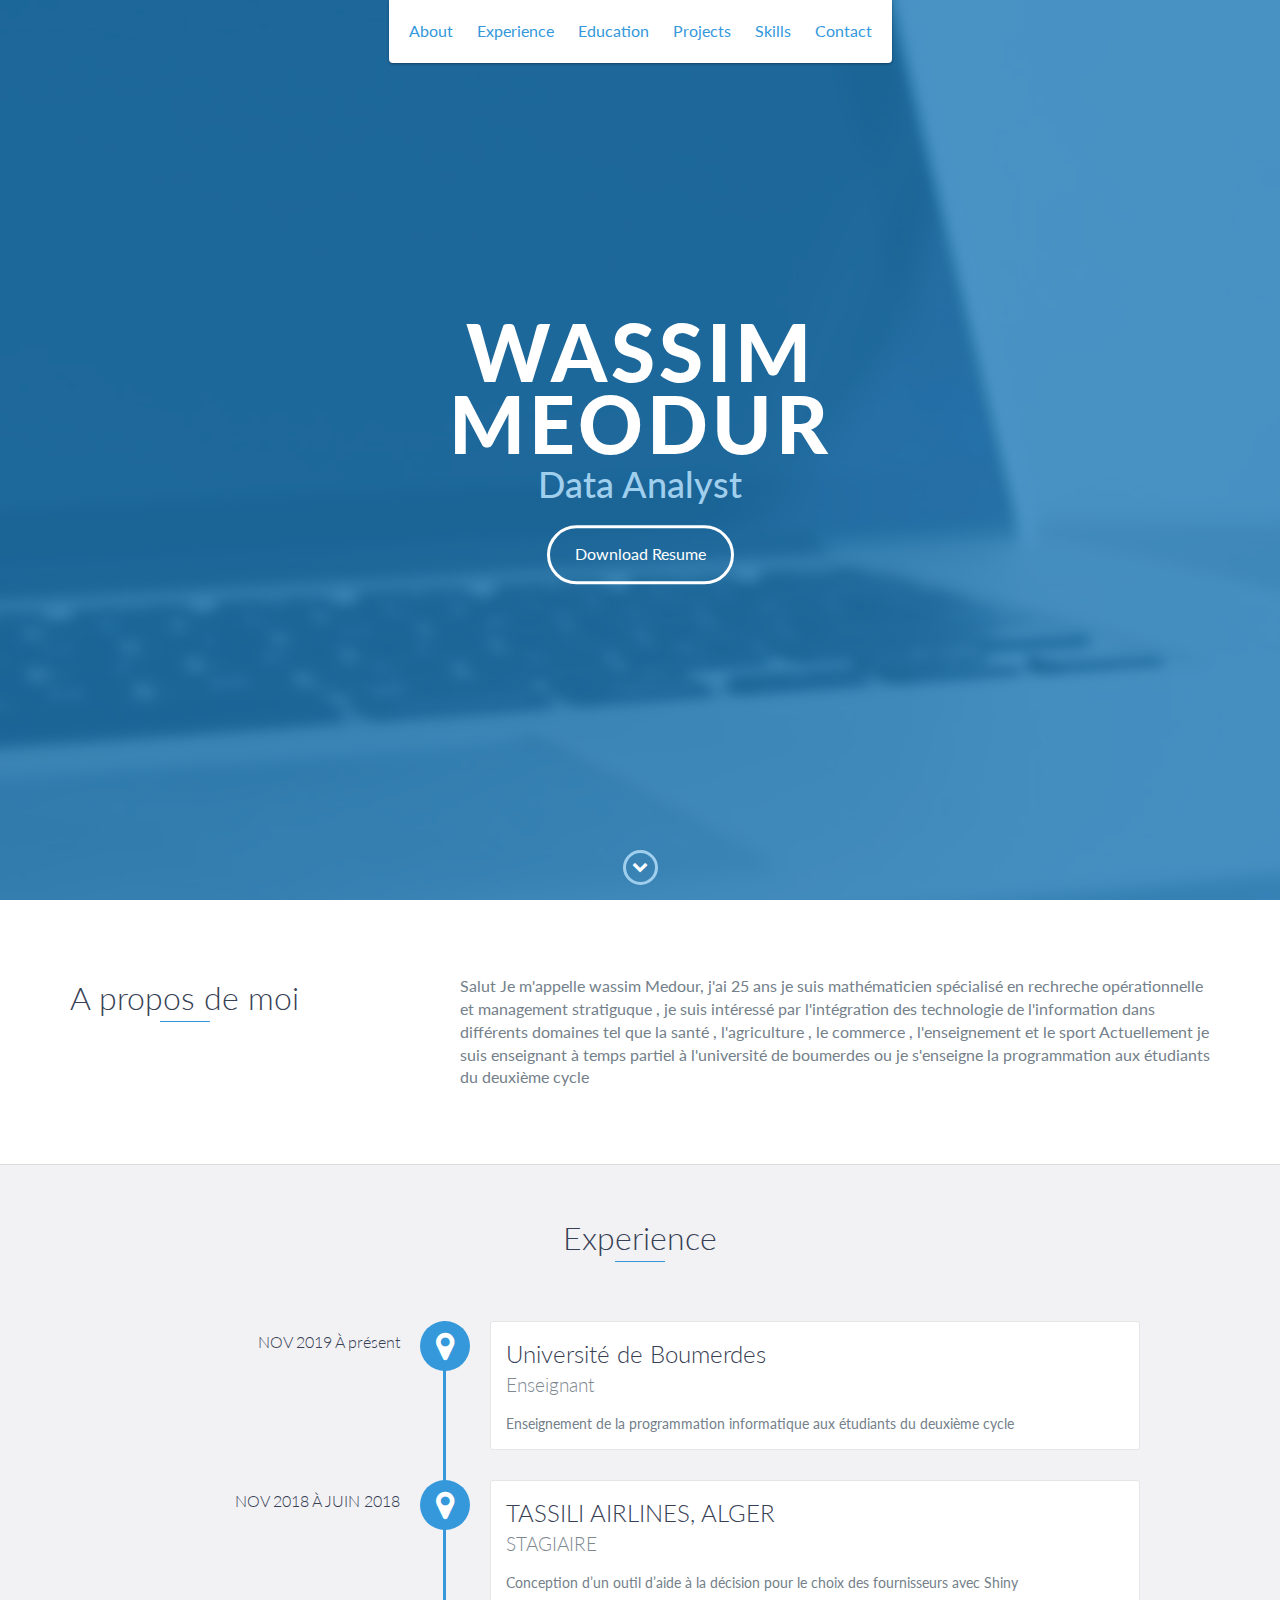
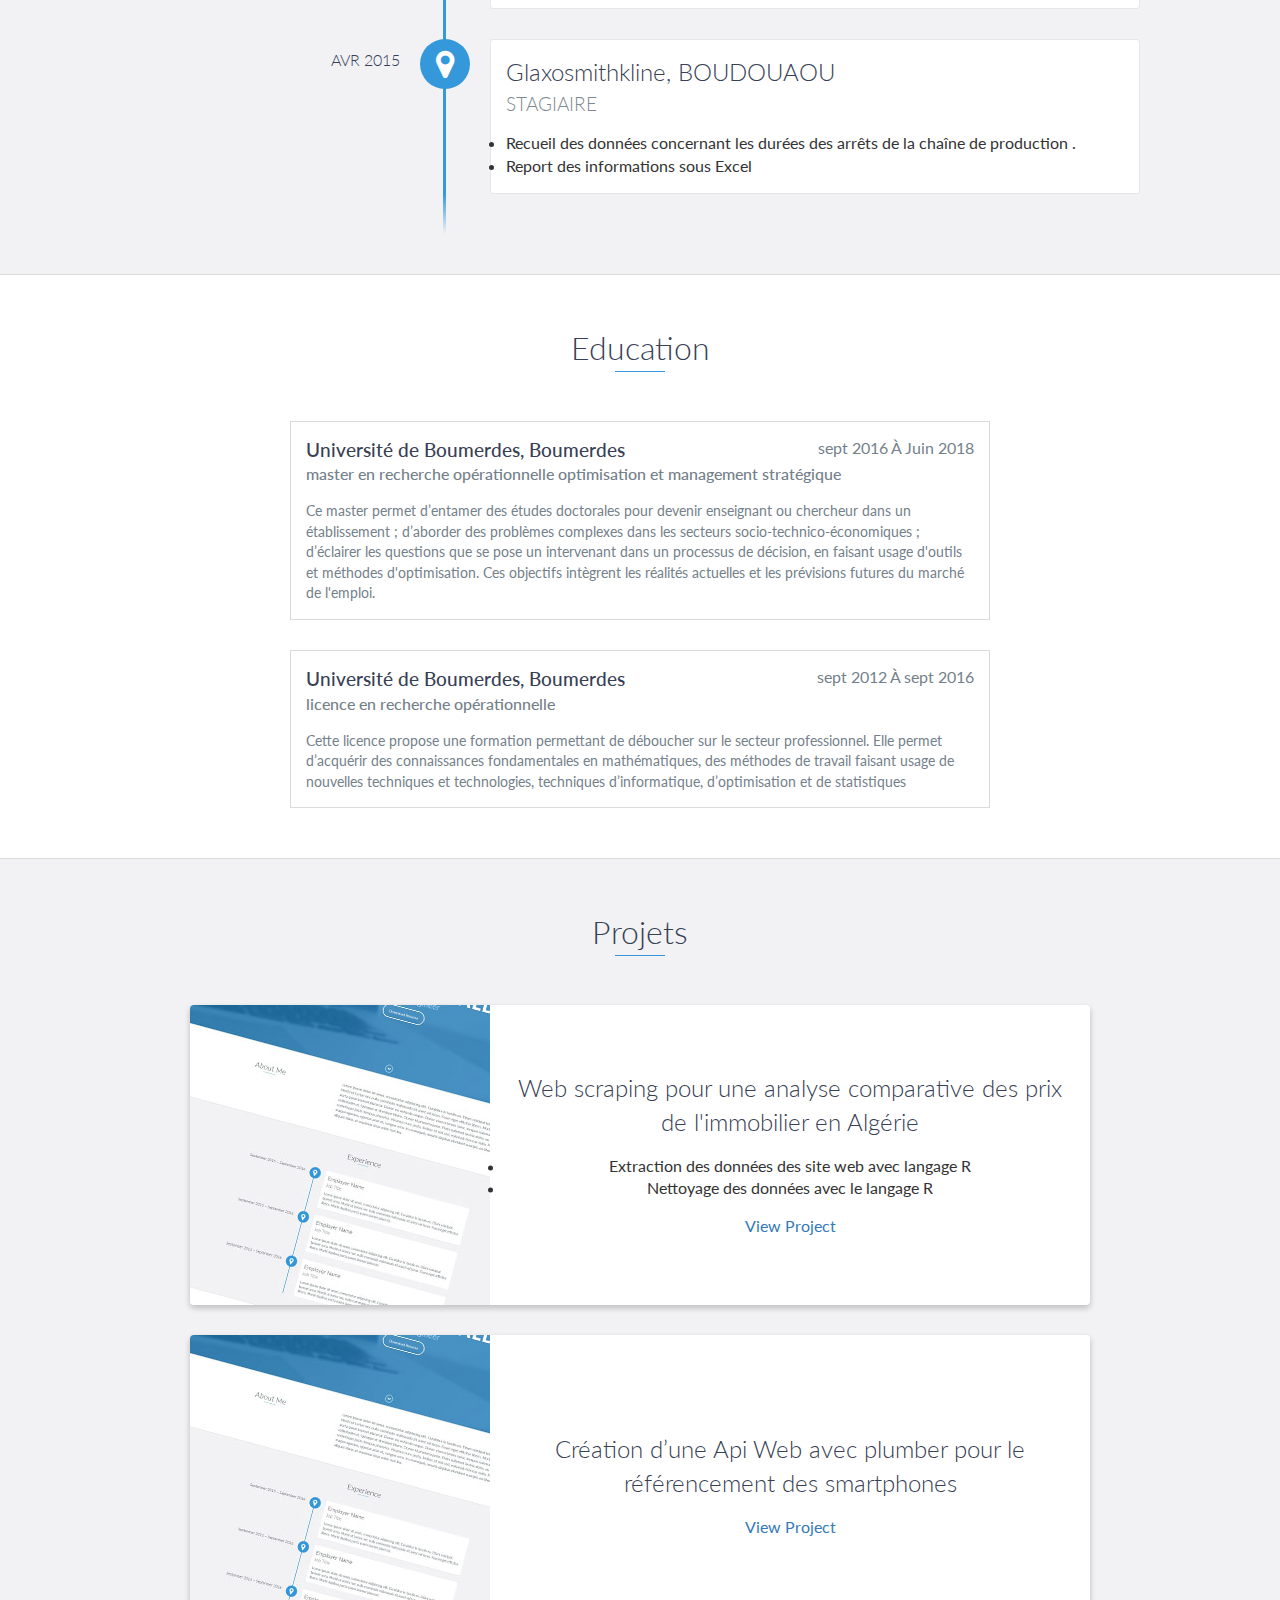
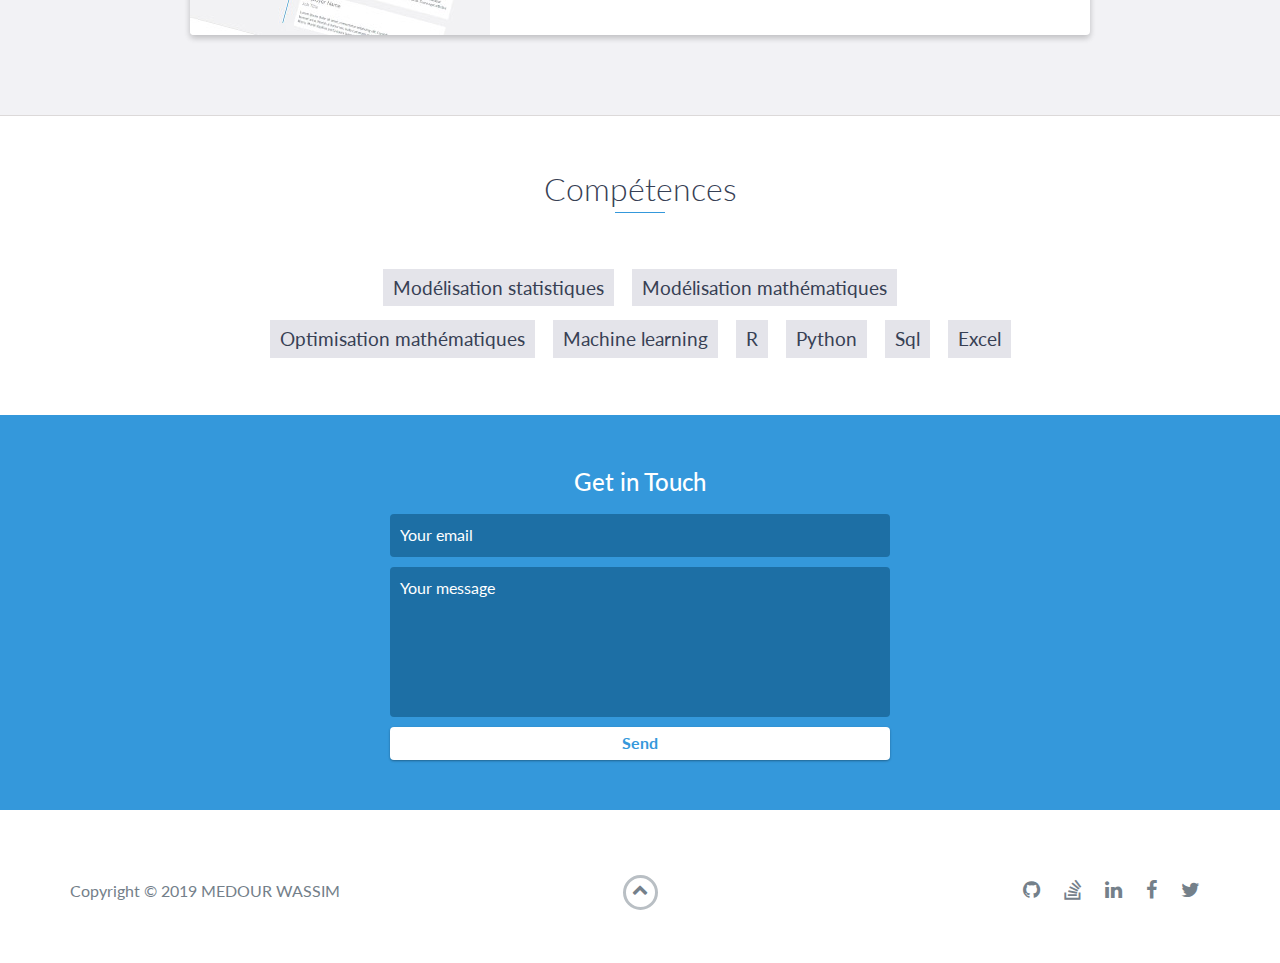
==== index.html @ 59473b71 "Add files via upload" ====
<!DOCTYPE html>
<html class="no-js" lang="en">

<head>
    <meta charset="utf-8">
    <meta http-equiv="X-UA-Compatible" content="IE=edge">
    <meta name="viewport" content="width=device-width, initial-scale=1">
    <title>My Portfolio</title>
	<link rel="shortcut icon" href="favicon.ico" type="image/x-icon">
	<link rel="icon" href="favicon.ico" type="image/x-icon">
    <link href="https://fonts.googleapis.com/css?family=Lato:300,400,700,900" rel="stylesheet">
    <link rel="stylesheet" href="libs/font-awesome/css/font-awesome.min.css">
    <link href="css/bootstrap.min.css" rel="stylesheet">
    <link href="css/styles.css" rel="stylesheet">
</head>

<body>
    <div id="mobile-menu-open" class="shadow-large">
        <i class="fa fa-bars" aria-hidden="true"></i>
    </div>
    <!-- End #mobile-menu-toggle -->
    <header>
        <div id="mobile-menu-close">
            <span>Close</span> <i class="fa fa-times" aria-hidden="true"></i>
        </div>
        <ul id="menu" class="shadow">
            <li>
                <a href="#about">About</a>
            </li>
            <li>
                <a href="#experience">Experience</a>
            </li>
            <li>
                <a href="#education">Education</a>
            </li>
            <li>
                <a href="#projects">Projects</a>
            </li>
            <li>
                <a href="#skills">Skills</a>
            </li>
            <li>
                <a href="#contact">Contact</a>
            </li>
        </ul>
    </header>
    <!-- End header -->

    <div id="lead">
        <div id="lead-content">
            <h1>Wassim Meodur</h1>
            <h2>Data Analyst</h2>
            <a href="http://bit.ly/2HUNekJ" class="btn-rounded-white">Download Resume</a>
        </div>
        <!-- End #lead-content -->

        <div id="lead-overlay"></div>

        <div id="lead-down">
            <span>
                <i class="fa fa-chevron-down" aria-hidden="true"></i>
            </span>
        </div>
        <!-- End #lead-down -->
    </div>
    <!-- End #lead -->

    <div id="about">
        <div class="container">
            <div class="row">
                <div class="col-md-4">
                    <h2 class="heading">A propos de moi</h2>
                </div>
                <div class="col-md-8">
                    <p>
                        Salut 
Je m'appelle wassim Medour, j'ai 25 ans  je suis mathématicien spécialisé en rechreche opérationnelle et management stratiguque , je suis intéressé par l'intégration des technologie de l'information dans différents domaines tel que la santé , l'agriculture , le commerce , l'enseignement et le sport 
Actuellement je suis  enseignant  à temps partiel à l'université de boumerdes ou je s'enseigne  la programmation aux étudiants du deuxième cycle 
                    </p>
                </div>
            </div>
        </div>
    </div>
    <!-- End #about -->

    <div id="experience" class="background-alt">
        <h2 class="heading">Experience</h2>
        <div id="experience-timeline">
         <div data-date="NOV 2019 À présent">
                <h3>Université de  Boumerdes </h3>
                <h4>Enseignant </h4>
                <p>
                    Enseignement de la programmation informatique  aux étudiants du deuxième cycle 
                </p>
            </div>   




<div data-date="NOV 2018 À JUIN 2018">
                <h3>TASSILI AIRLINES, ALGER</h3>
                <h4>STAGIAIRE</h4>
                <p>
                Conception d’un outil d’aide à la décision pour le   choix des  fournisseurs avec Shiny  
                </p>
            </div>

            <div data-date="AVR 2015">
                <h3>Glaxosmithkline, BOUDOUAOU</h3>
                <h4>STAGIAIRE</h4>
                <p>
                    <li>Recueil des données concernant les durées des arrêts de la chaîne   
 
de production . </li>
<li>Report des informations sous Excel</li>  
                </p>
            </div>

            
        </div>
    </div>
    <!-- End #experience -->

    <div id="education">
        <h2 class="heading">Education</h2>
        <div class="education-block">
            <h3>Université de Boumerdes, Boumerdes  </h3>
            <span class="education-date">sept 2016 À Juin 2018 </span>
            <h4>master en recherche opérationnelle optimisation et management stratégique  </h4>
            <p>
                Ce master permet  d’entamer des études doctorales pour devenir enseignant ou chercheur dans un établissement ; d’aborder des problèmes complexes dans les secteurs socio-technico-économiques ; d’éclairer les questions que se pose un intervenant  dans un processus de décision, en faisant usage d'outils et méthodes d'optimisation. Ces objectifs intègrent les réalités actuelles et les prévisions futures du marché de l'emploi.

            </p>
        </div>
        <!-- End .education-block -->

        <div class="education-block">
            <h3>Université de Boumerdes, Boumerdes</h3>
            <span class="education-date">sept 2012 À sept 2016 </span>
            <h4>licence en recherche opérationnelle</h4>
            <p>Cette licence propose une formation permettant de déboucher sur le secteur professionnel. Elle permet d’acquérir des connaissances fondamentales en mathématiques, des méthodes de travail faisant usage de nouvelles techniques et technologies, techniques d’informatique, d’optimisation et de statistiques</p>
        </div>
        <!-- End .education-block -->
    </div>
    <!-- End #education -->

    <div id="projects" class="background-alt">
        <h2 class="heading">Projets</h2>
        <div class="container">
            <div class="row">
                <div class="project shadow-large">
                    <div class="project-image">
                        <img src="images/project.jpg" />
                    </div>
                    <!-- End .project-image -->
                    <div class="project-info">
                        <h3>Web scraping pour une analyse comparative des prix de l'immobilier en Algérie</h3>
                        <p>
                        <li>Extraction des données des site web avec langage R
</li>
<li>Nettoyage des données avec le langage R</li>
                        </p>
                        <a href="https://gist.github.com/wassimmedour/d0657dafb8f808f26ca069608113e25e">View Project</a>
                    </div>
                    <!-- End .project-info -->
                </div>
                <!-- End .project -->

                <div class="project shadow-large">
                    <div class="project-image">
                        <img src="images/project.jpg" />
                    </div>
                    <!-- End .project-image -->
                    <div class="project-info">
                        <h3>Création d’une Api Web avec plumber pour le référencement des smartphones</h3>
                        <p>
                            
                        </p>
                        <a href="#">View Project</a>
                    </div>
                    <!-- End .project-info -->
                </div>
                <!-- End .project -->
            </div>
        </div>
    </div>
    <!-- End #projects -->

    <div id="skills">
        <h2 class="heading">Compétences</h2>
        <ul>
            <li>Modélisation statistiques</li>
            <li>Modélisation mathématiques  </li>
            <li>Optimisation mathématiques </li>
            <li>Machine learning </li>
            <li>R</li>
            <li>Python</li>
            <li>Sql</li>
            <li>Excel</li>
          
        </ul>
    </div>
    <!-- End #skills -->

    <div id="contact">
        <h2>Get in Touch</h2>
        <div id="contact-form">
            <form method="POST" action="https://formspree.io/medour.wassim@gmail.com">
                <input type="hidden" name="_subject" value="Contact request from personal website" />
                <input type="email" name="_replyto" placeholder="Your email" required>
                <textarea name="message" placeholder="Your message" required></textarea>
                <button type="submit">Send</button>
            </form>
        </div>
        <!-- End #contact-form -->
    </div>
    <!-- End #contact -->

    <footer>
        <div class="container">
            <div class="row">
                <div class="col-sm-5 copyright">
                    <p>
                        Copyright &copy; 2019 MEDOUR WASSIM
                    </p>
                </div>
                <div class="col-sm-2 top">
                    <span id="to-top">
                        <i class="fa fa-chevron-up" aria-hidden="true"></i>
                    </span>
                </div>
                <div class="col-sm-5 social">
                    <ul>
                        <li>
                            <a href="https://github.com/wassimmedour" target="_blank"><i class="fa fa-github" aria-hidden="true"></i></a>
                        </li>
                        <li>
                            <a href="https://stackoverflow.com/users/9643758/medour-wassim" target="_blank"><i class="fa fa-stack-overflow" aria-hidden="true"></i></a>
                        </li>
                        <li>
                            <a href="https://linkedin.com/in/medour-wassim/" target="_blank"><i class="fa fa-linkedin" aria-hidden="true"></i></a>
                        </li>
                        <li>
                            <a href="https://www.facebook.com/wassim.medour" target="_blank"><i class="fa fa-facebook" aria-hidden="true"></i></a>
                        </li>
                        <li>
                            <a href="https://twitter.com/wassimmedour" target="_blank"><i class="fa fa-twitter" aria-hidden="true"></i></a>
                        </li>
                        
                    </ul>
                </div>
            </div>
        </div>
    </footer>
    <!-- End footer -->

    <script src="https://ajax.googleapis.com/ajax/libs/jquery/1.12.4/jquery.min.js"></script>
    <script src="js/scripts.min.js"></script>
</body>

</html>
---- css/styles.css ----
/*!
    Title: Dev Portfolio Template
    Version: 1.2.1
    Last Change: 08/28/2017
    Author: Ryan Fitzgerald
    Repo: https://github.com/RyanFitzgerald/devportfolio-template
    Issues: https://github.com/RyanFitzgerald/devportfolio-template/issues

    Description: This file contains all the styles associated with the page
    that don't come from third party libraries. This file gets compiled using
    Gulp and send to the /css folder which is then loaded on the page.
*/body{font-family:'Lato', sans-serif;font-size:16px}body.active{overflow:hidden;z-index:-1}.no-js #experience-timeline>div{background:#fff;padding:10px;margin-bottom:10px;border:1px solid #dcd9d9}.no-js #experience-timeline>div h3{font-size:1.5em;font-weight:300;color:#374054;display:inline-block;margin:0}.no-js #experience-timeline>div h4{font-size:1.2em;font-weight:300;color:#7e8890;margin:0 0 15px 0}.no-js #experience-timeline>div p{color:#74808a;font-size:0.9em;margin:0}.no-js #experience-timeline:before,.no-js #experience-timeline:after{content:none}@keyframes dropHeader{0%{transform:translateY(-100%)}100%{transform:translateY(0)}}header{position:absolute;top:0;left:0;right:0;text-align:center;z-index:10;animation-name:dropHeader;animation-iteration-count:1;animation-timing-function:ease;animation-duration:0.75s}header ul{display:inline-block;background:#fff;text-align:center;padding:10px;margin:0;border-bottom-right-radius:4px;border-bottom-left-radius:4px}header li{display:inline-block}header a{display:block;color:#3498db;padding:10px}header a:hover{color:#217dbb;text-decoration:none;background:#eee;border-radius:4px}header a:focus{color:#3498db;text-decoration:none}header.active{display:block}header.sticky{position:fixed;z-index:999}#menu.active{display:block}#mobile-menu-open{display:none;cursor:pointer;position:fixed;right:15px;top:10px;color:#3498db;font-size:1.5em;z-index:20;padding:0 7px;border-radius:4px;background:#fff}#mobile-menu-close{display:none;text-align:right;width:100%;background:#fff;font-size:1.5em;padding-right:15px;padding-top:10px;cursor:pointer;color:#3498db}#mobile-menu-close span{font-size:0.5em;text-transform:uppercase}#mobile-menu-close i{vertical-align:middle}footer{padding:50px 0}.copyright{padding-top:20px}.copyright p{margin:0;color:#74808a}.top{text-align:center}.top span{cursor:pointer;display:block;margin:15px auto 0 auto;width:35px;height:35px;border-radius:50%;border:3px solid #b9bfc4;text-align:center}.top i{color:#74808a}.social{text-align:right}.social ul{margin:5px 0 0 0;padding:0}.social li{display:inline-block;font-size:1.25em;list-style:none}.social a{display:block;color:#74808a;padding:10px}.social a:hover{color:#3498db}.btn-rounded-white{display:inline-block;color:#fff;padding:15px 25px;border:3px solid #fff;border-radius:30px;transition:.5s ease all}.btn-rounded-white:hover{color:#3498db;background:#fff;text-decoration:none}.shadow{box-shadow:0 1px 3px rgba(0,0,0,0.12),0 1px 2px rgba(0,0,0,0.24)}.shadow-large{box-shadow:0 3px 6px rgba(0,0,0,0.08),0 3px 6px rgba(0,0,0,0.15)}.heading{position:relative;display:inline-block;font-size:2em;font-weight:300;margin:0 0 30px 0}.heading:after{position:absolute;content:'';top:100%;height:1px;width:50px;left:0;right:0;margin:0 auto;background:#3498db}.background-alt{background:#f2f2f5}#lead{position:relative;height:100vh;min-height:500px;max-height:1080px;background:url(../images/lead-bg.jpg);background-size:cover;padding:15px;overflow:hidden}#lead-content{position:absolute;z-index:10;top:50%;left:50%;transform:translate(-50%, -50%);text-align:center}#lead-content h1,#lead-content h2{margin:0}#lead-content h1{color:#fff;font-weight:900;font-size:5em;text-transform:uppercase;letter-spacing:0.05em;line-height:0.9em}#lead-content h2{color:#a0cfee;font-weight:500;font-size:2.25em;margin-bottom:15px}#lead-overlay{position:absolute;height:100%;width:100%;top:0;right:0;bottom:0;left:0;background:rgba(33,125,187,0.8);z-index:1}#lead-down{position:absolute;left:0;right:0;width:100%;text-align:center;z-index:10;bottom:15px;color:#fff}#lead-down span{cursor:pointer;display:block;margin:0 auto;width:35px;height:35px;border-radius:50%;border:3px solid #a0cfee;text-align:center}#lead-down i{animation:pulsate 1.5s ease;animation-iteration-count:infinite;padding-top:5px}@keyframes pulsate{0%{transform:scale(1, 1)}50%{transform:scale(1.2, 1.2)}100%{transform:scale(1, 1)}}#about{padding:75px 15px;border-bottom:1px solid #dcd9d9}#about h2{color:#374054}#about p{color:#74808a;margin:0}#experience{padding:50px 15px;text-align:center;border-bottom:1px solid #dcd9d9}#experience h2{color:#374054}#experience-timeline{margin:30px auto 0 auto;position:relative;max-width:1000px}#experience-timeline:before{position:absolute;content:'';top:0;bottom:0;left:303px;right:auto;height:100%;width:3px;background:#3498db;z-index:0}#experience-timeline:after{position:absolute;content:'';width:3px;height:40px;background:#3498db;background:linear-gradient(to bottom, #3498db, rgba(52,152,219,0));top:100%;left:303px}.vtimeline-content{margin-left:350px;background:#fff;border:1px solid #e6e6e6;padding:15px;border-radius:3px;text-align:left}.vtimeline-content h3{font-size:1.5em;font-weight:300;color:#374054;display:inline-block;margin:0}.vtimeline-content h4{font-size:1.2em;font-weight:300;color:#7e8890;margin:0 0 15px 0}.vtimeline-content p{color:#74808a;font-size:0.9em;margin:0}.vtimeline-point{position:relative;display:block;vertical-align:top;margin-bottom:30px}.vtimeline-icon{position:relative;color:#fff;width:50px;height:50px;background:#3498db;border-radius:50%;float:left;z-index:99;margin-left:280px}.vtimeline-icon i{display:block;font-size:2em;margin-top:10px}.vtimeline-date{width:260px;text-align:right;position:absolute;left:0;top:10px;font-weight:300;color:#374054}#education{padding:50px 15px 20px 15px;border-bottom:1px solid #dcd9d9;text-align:center}#education h2{color:#374054;margin-bottom:50px}.education-block{max-width:700px;margin:0 auto 30px auto;padding:15px;border:1px solid #dcd9d9;text-align:left}.education-block h3{font-weight:500;float:left;margin:0;color:#374054}.education-block span{color:#74808a;float:right}.education-block h4{color:#74808a;clear:both;font-weight:500;margin:0 0 15px 0}.education-block p,.education-block ul{margin:0;color:#74808a;font-size:0.9em}.education-block ul{padding:0 0 0 15px}#projects{padding:50px 15px;border-bottom:1px solid #dcd9d9;text-align:center}#projects h2{color:#374054;margin-bottom:50px}.project{position:relative;max-width:900px;margin:0 auto 30px auto;overflow:hidden;background:#fff;border-radius:4px}.project-image{float:left}.project-info{position:absolute;top:50%;transform:translateY(-50%);margin-left:300px;padding:15px}.project-info h3{font-size:1.5em;font-weight:300;color:#374054;margin:0 0 15px 0}.project-info p{color:#74808a;margin:0 0 15px 0;font-size:0.9em}.no-image .project-info{position:relative;margin:0;padding:30px 15px;transform:none}#more-projects{display:none}#skills{padding:50px 15px;text-align:center}#skills h2{color:#374054;margin-bottom:50px}#skills ul{display:block;margin:0 auto;padding:0;max-width:800px}#skills li{display:inline-block;margin:7px;padding:5px 10px;color:#374054;background:#e4e4ea;list-style:none;cursor:default;font-size:1.2em}#contact{padding:50px 15px;background:#3498db;text-align:center}#contact h2{margin:0 0 15px 0;color:#fff;font-weight:500}#contact-form{max-width:500px;margin:0 auto}#contact-form input,#contact-form textarea{display:block;width:100%;padding:10px;border-radius:4px;border:none;margin-bottom:10px;background:#1d6fa5;color:#fff;transition:.5s ease all}#contact-form input::-webkit-input-placeholder,#contact-form textarea::-webkit-input-placeholder{color:#fff}#contact-form input:-moz-placeholder,#contact-form textarea:-moz-placeholder{color:#fff;opacity:1}#contact-form input::-moz-placeholder,#contact-form textarea::-moz-placeholder{color:#fff;opacity:1}#contact-form input:-ms-input-placeholder,#contact-form textarea:-ms-input-placeholder{color:#fff}#contact-form input:focus,#contact-form textarea:focus{outline:none;background:#16527a}#contact-form textarea{height:150px;resize:none}#contact-form button{display:block;width:100%;background:#fff;border-radius:4px;padding:5px 10px;border:none;color:#3498db;font-weight:700;box-shadow:0 1px 3px rgba(0,0,0,0.12),0 1px 2px rgba(0,0,0,0.24);transition:.5s ease all}#contact-form button:hover{box-shadow:0 10px 20px rgba(0,0,0,0.19),0 6px 6px rgba(0,0,0,0.23)}.optional-section{padding:50px 15px;text-align:center;border-top:1px solid #dcd9d9}.optional-section h2{color:#374054}.optional-section-block{max-width:700px;margin:0 auto 30px auto;padding:15px;border:1px solid #dcd9d9;background:#fff;text-align:left}.optional-section-block h3{font-weight:500;margin:0 0 15px 0;color:#374054}.optional-section-block h4{color:#74808a;clear:both;font-weight:500;margin:0 0 15px 0}.optional-section-block p,.optional-section-block ul{margin:0 0 15px 0;color:#74808a;font-size:0.9em}.optional-section-block ul{padding:0 0 0 15px}@media only screen and (max-width: 750px){#experience-timeline:before,#experience-timeline:after{left:23px}.vtimeline-date{width:auto;text-align:left;position:relative;margin-bottom:15px;display:block;margin-left:70px}.vtimeline-icon{margin-left:0}.vtimeline-content{margin-left:70px}}@media only screen and (max-width: 992px){#lead{height:auto;min-height:auto;max-height:auto;padding:100px 15px}#lead-content{position:relative;transform:none;left:auto;top:auto}#lead-content h1{font-size:3em}#lead-content h2{font-size:1.75em}#about{text-align:center}#about p{text-align:left}}@media only screen and (max-width: 768px){header{position:fixed;display:none;z-index:999;animation:none;bottom:0;height:100%}#mobile-menu-open,#mobile-menu-close{display:block}#menu{height:100%;overflow-y:auto;box-shadow:none;border-radius:0;width:100%}#menu li{display:block;margin-bottom:10px}#lead-content h1{font-size:2em}#lead-content h2{font-size:1.3em}#lead-content a{padding:10px 20px}#lead-down{display:none}.education-block h3,.education-block span{float:none}.project-image{display:none}.project-info{position:relative;margin:0;padding:30px 15px;top:auto;transform:none}footer{text-align:center}.social{text-align:center}}@media only screen and (max-width: 480px){#lead-content h1{font-size:1.5em}#lead-content h2{font-size:1em}#lead-content a{font-size:0.9em;padding:5px 10px}}
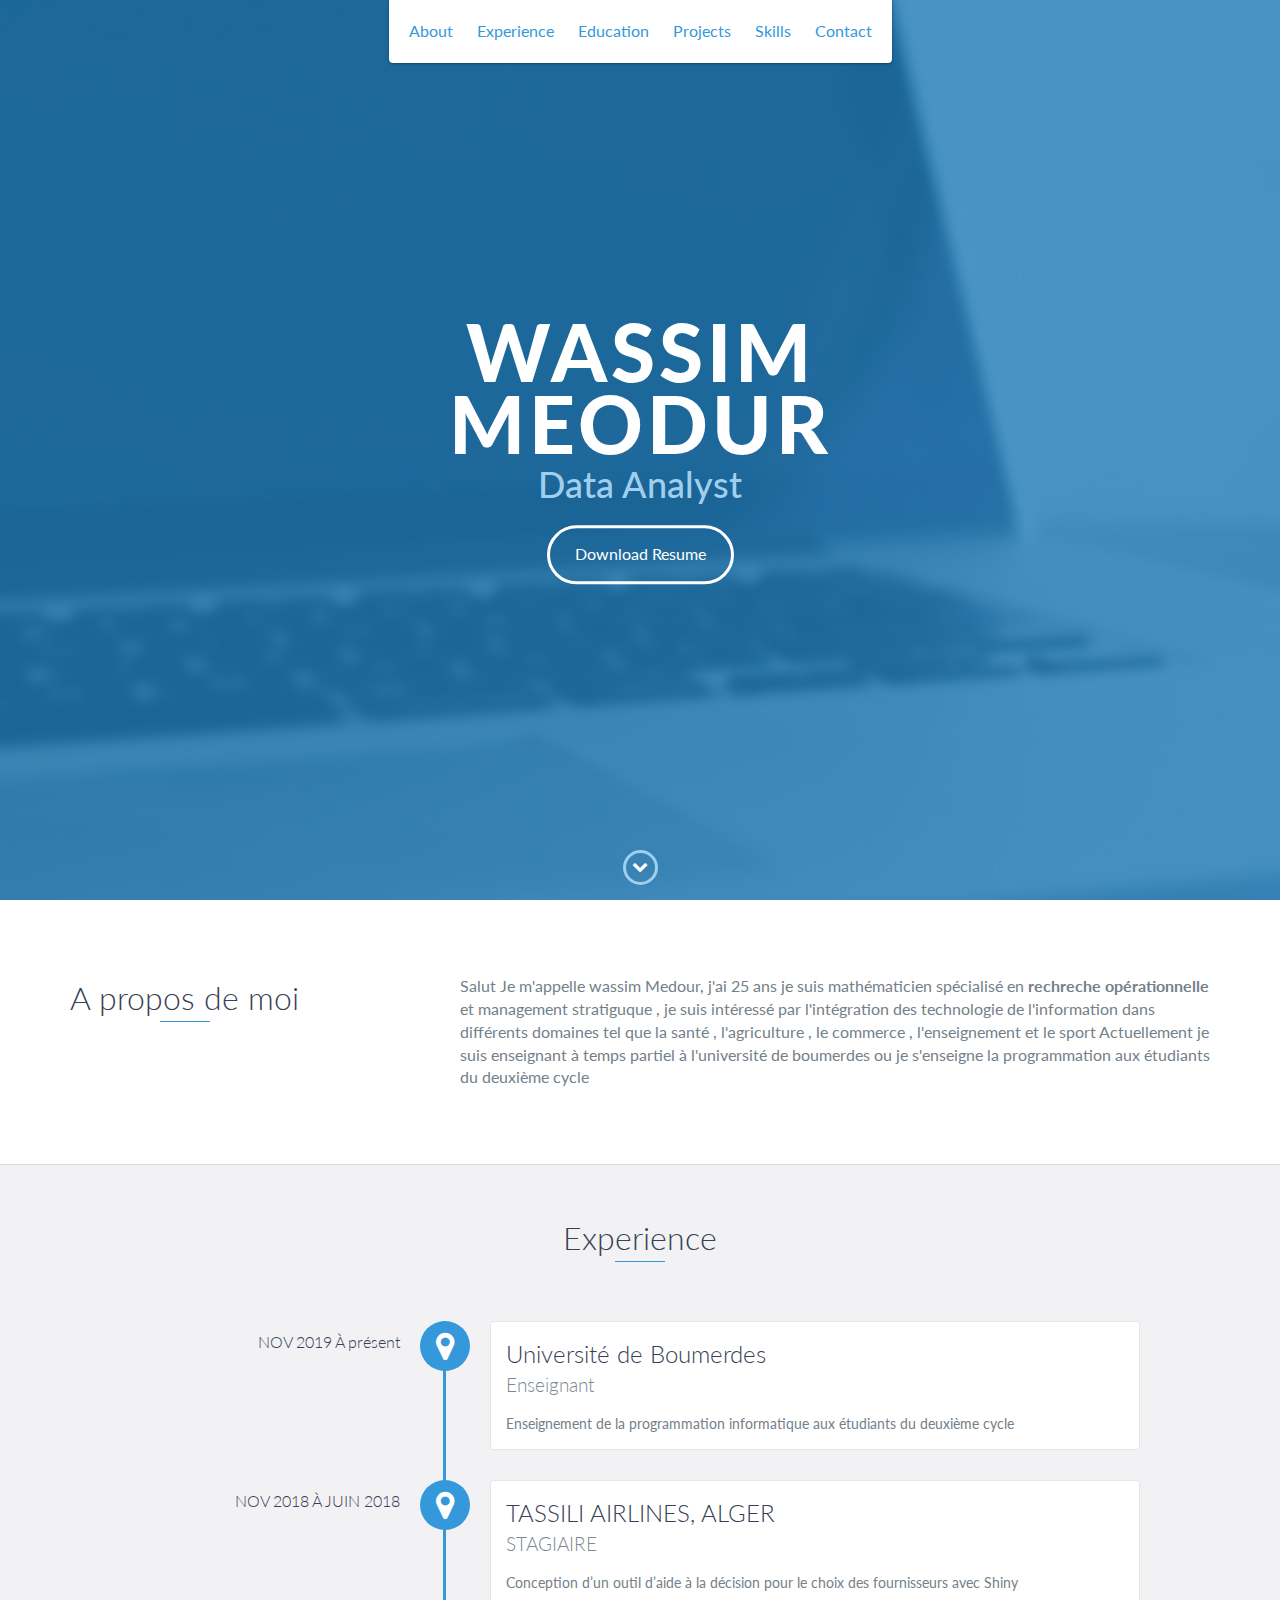
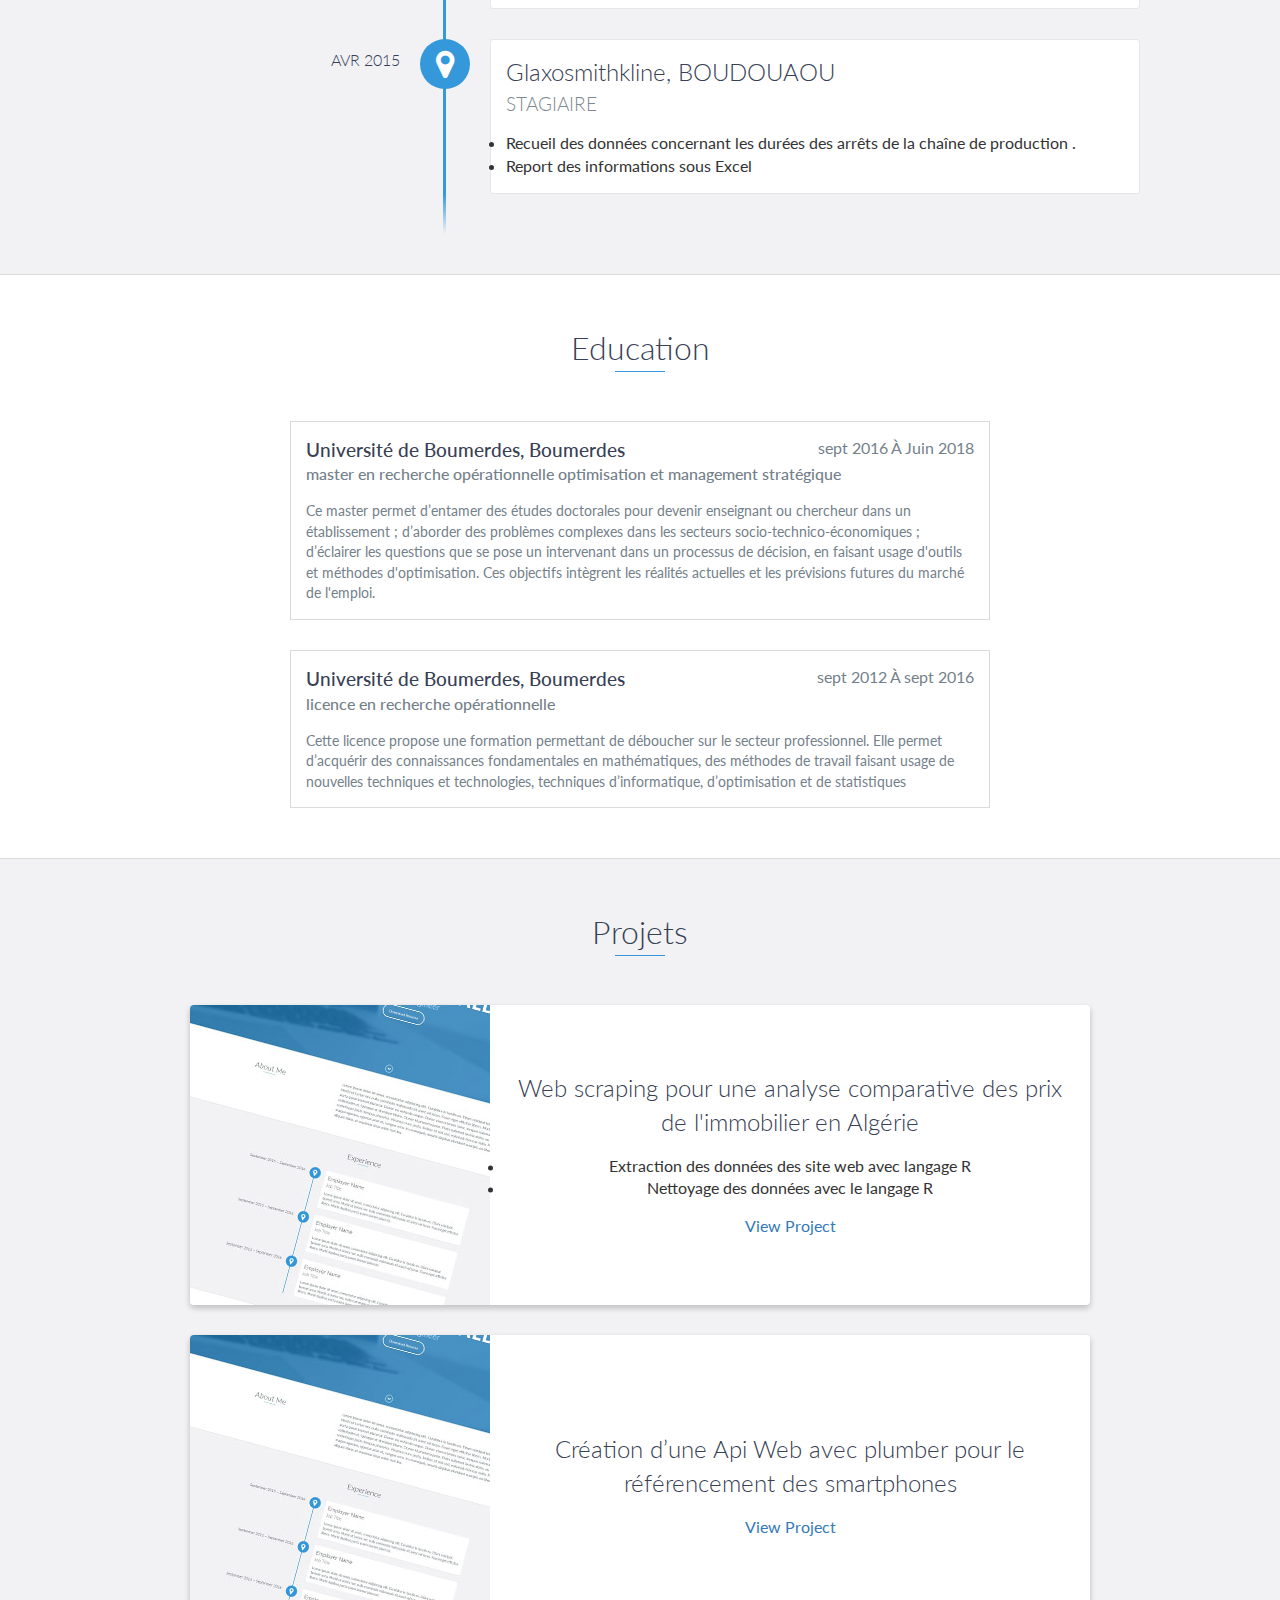
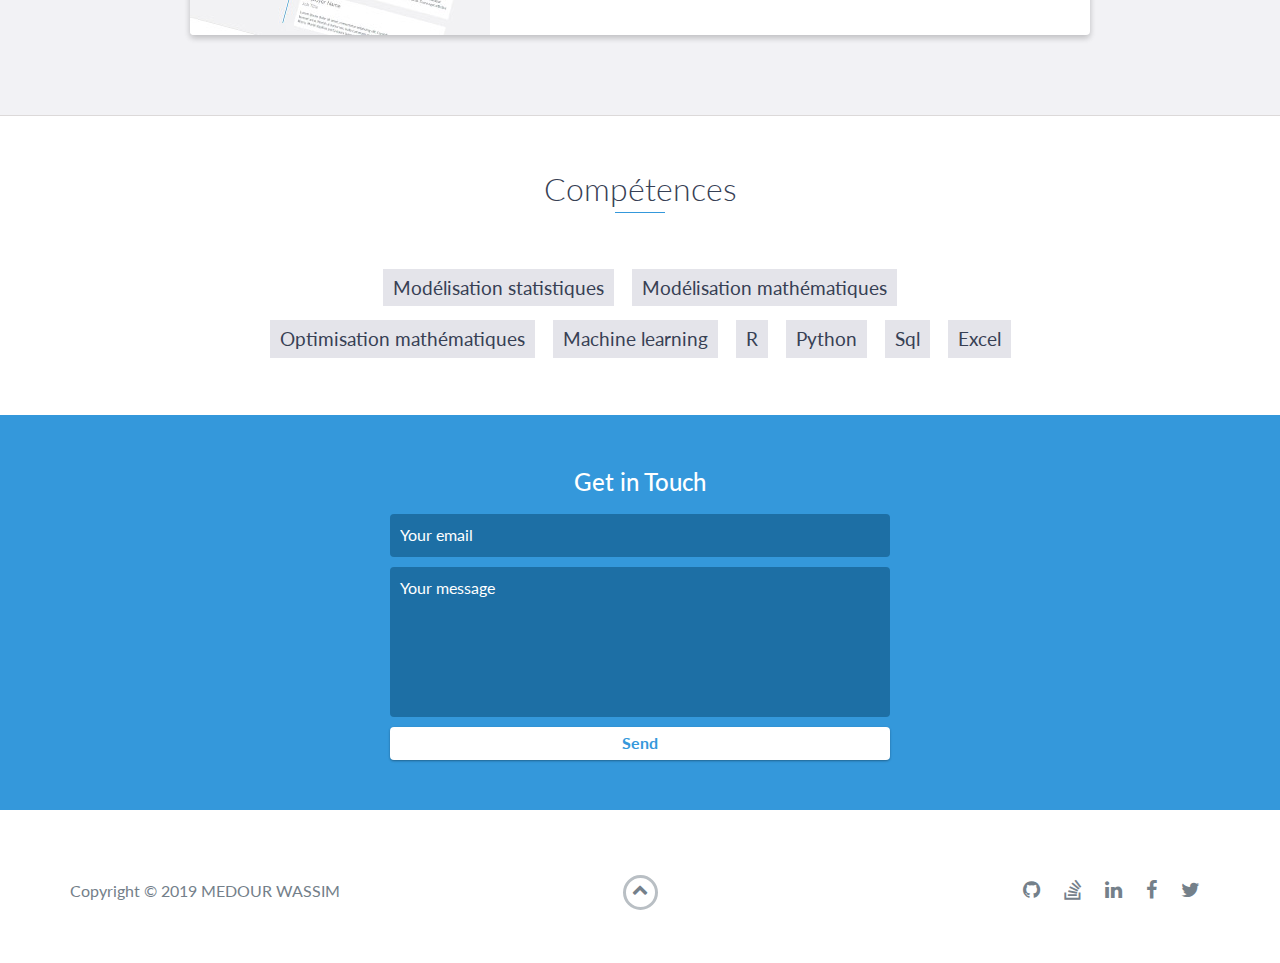
==== commit 94f63076: "Update index.html" ====
--- a/index.html
+++ b/index.html
@@ -3,6 +3,7 @@
 
 <head>
     <meta charset="utf-8">
+    <meta name="google-site-verification" content="l-fTM5iU2vNk3vFmMwY6E8N4Yfr4mxR1xNtrWLMhXXI" />
     <meta http-equiv="X-UA-Compatible" content="IE=edge">
     <meta name="viewport" content="width=device-width, initial-scale=1">
     <title>My Portfolio</title>
@@ -74,7 +75,7 @@
                 <div class="col-md-8">
                     <p>
                         Salut 
-Je m'appelle wassim Medour, j'ai 25 ans  je suis mathématicien spécialisé en rechreche opérationnelle et management stratiguque , je suis intéressé par l'intégration des technologie de l'information dans différents domaines tel que la santé , l'agriculture , le commerce , l'enseignement et le sport 
+Je m'appelle wassim Medour, j'ai 25 ans  je suis mathématicien spécialisé en <strong>rechreche opérationnelle </strong> et management stratiguque , je suis intéressé par l'intégration des technologie de l'information dans différents domaines tel que la santé , l'agriculture , le commerce , l'enseignement et le sport 
 Actuellement je suis  enseignant  à temps partiel à l'université de boumerdes ou je s'enseigne  la programmation aux étudiants du deuxième cycle 
                     </p>
                 </div>
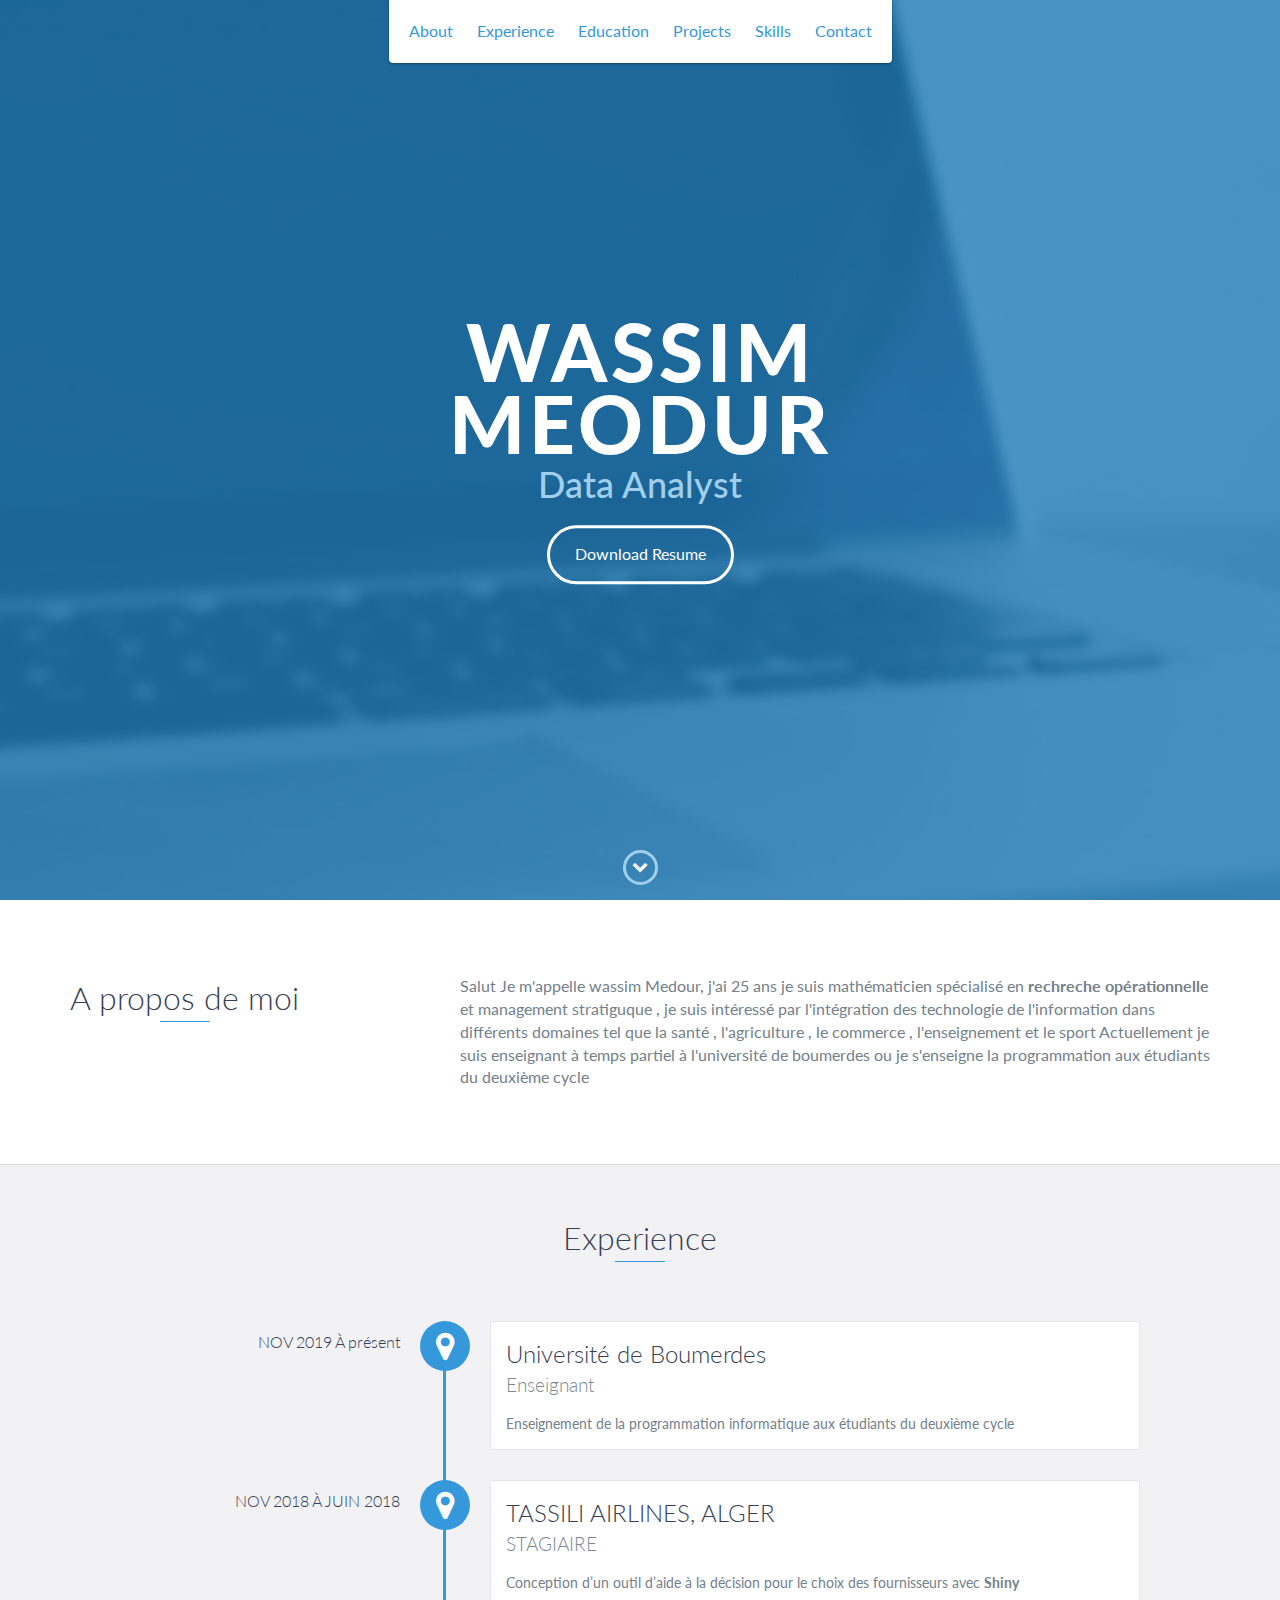
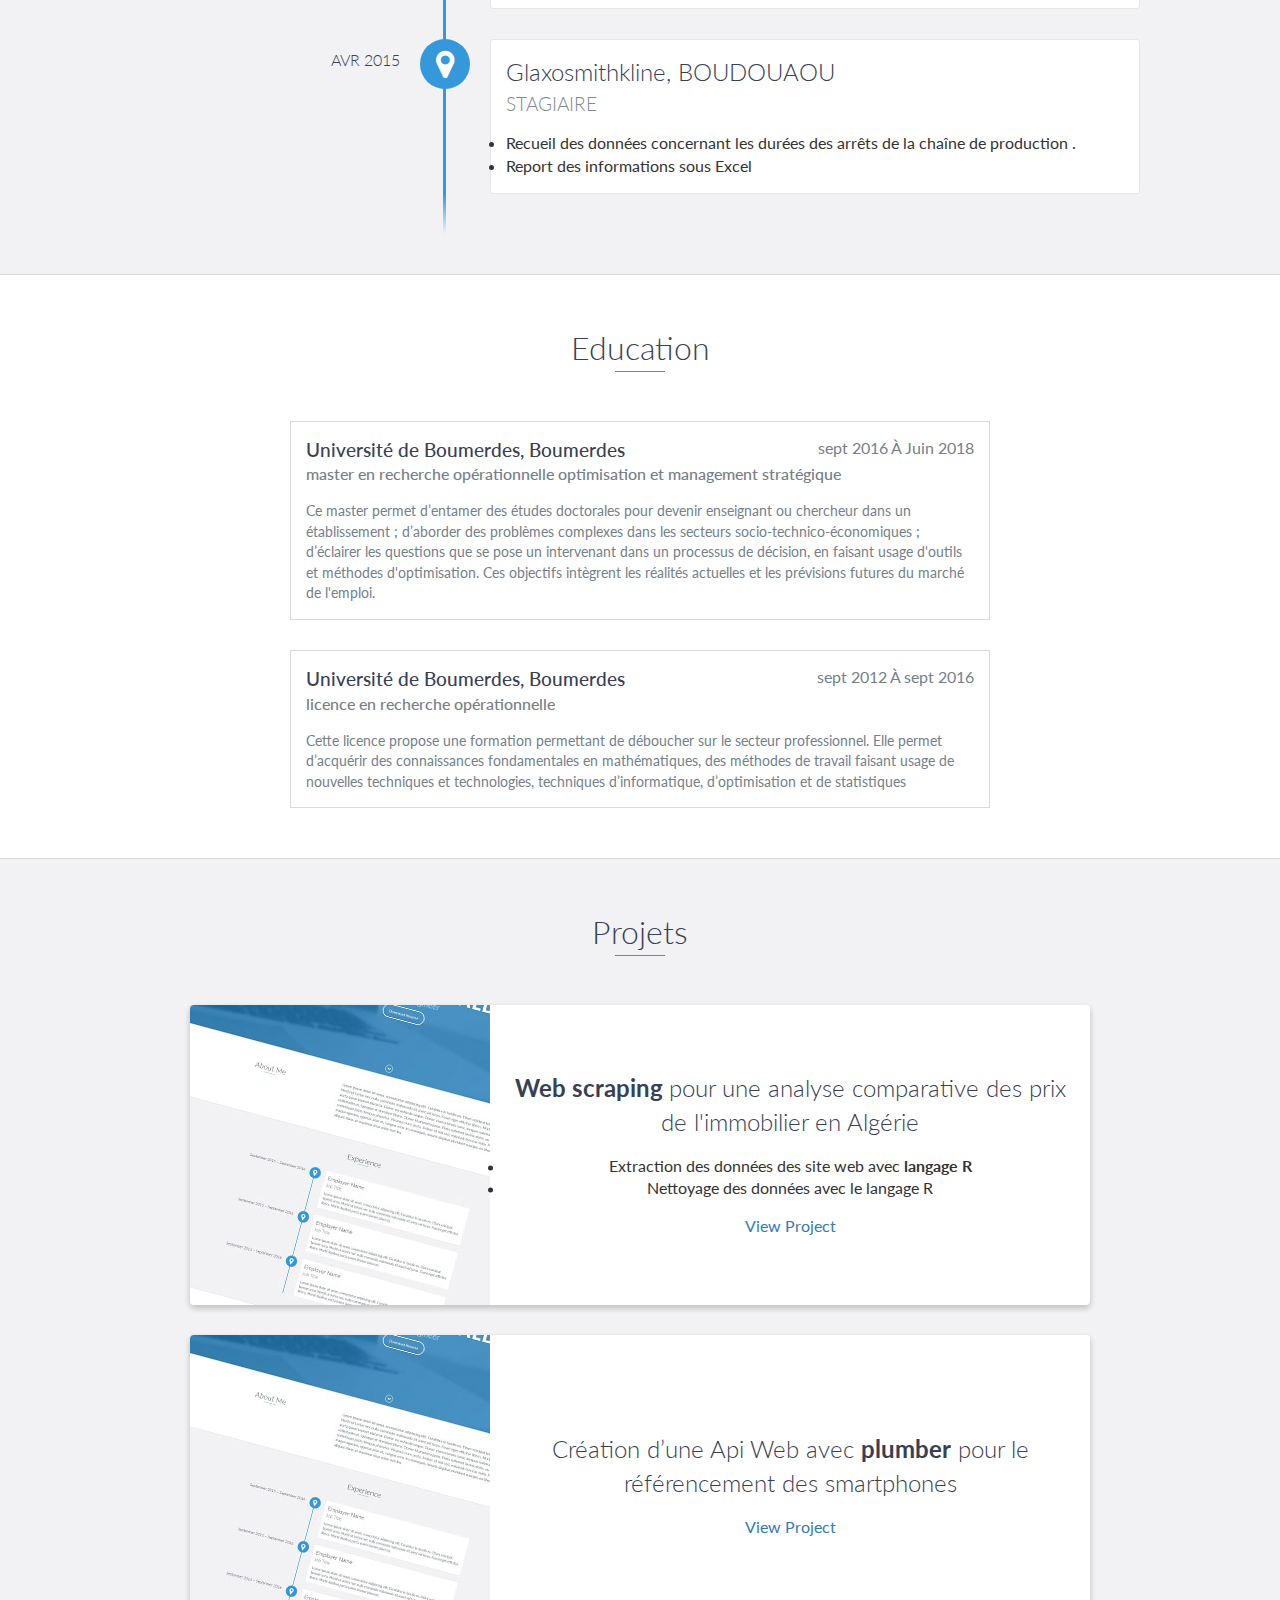
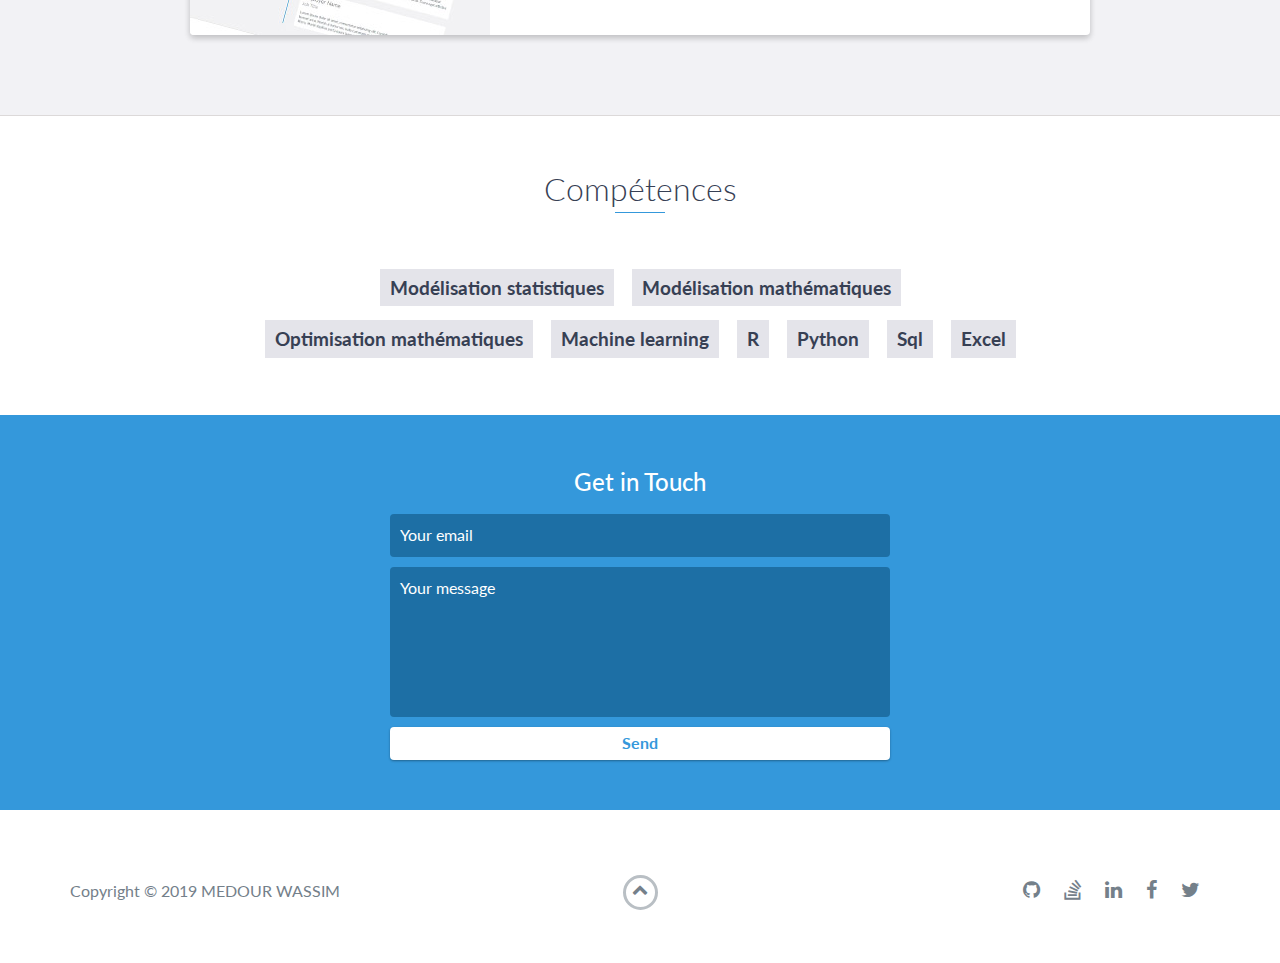
==== commit a12112c3: "Update index.html" ====
--- a/index.html
+++ b/index.html
@@ -6,7 +6,7 @@
     <meta name="google-site-verification" content="l-fTM5iU2vNk3vFmMwY6E8N4Yfr4mxR1xNtrWLMhXXI" />
     <meta http-equiv="X-UA-Compatible" content="IE=edge">
     <meta name="viewport" content="width=device-width, initial-scale=1">
-    <title>My Portfolio</title>
+    <title>WASSIM MEDOUR</title>
 	<link rel="shortcut icon" href="favicon.ico" type="image/x-icon">
 	<link rel="icon" href="favicon.ico" type="image/x-icon">
     <link href="https://fonts.googleapis.com/css?family=Lato:300,400,700,900" rel="stylesheet">
@@ -102,7 +102,7 @@
                 <h3>TASSILI AIRLINES, ALGER</h3>
                 <h4>STAGIAIRE</h4>
                 <p>
-                Conception d’un outil d’aide à la décision pour le   choix des  fournisseurs avec Shiny  
+                Conception d’un outil d’aide à la décision pour le   choix des  fournisseurs avec <strong>Shiny</strong>  
                 </p>
             </div>
 
@@ -155,9 +155,9 @@
                     </div>
                     <!-- End .project-image -->
                     <div class="project-info">
-                        <h3>Web scraping pour une analyse comparative des prix de l'immobilier en Algérie</h3>
+			    <h3><strong>Web scraping </strong> pour une analyse comparative des prix de l'immobilier en Algérie</h3>
                         <p>
-                        <li>Extraction des données des site web avec langage R
+				<li>Extraction des données des site web avec <strong>langage R </strong>
 </li>
 <li>Nettoyage des données avec le langage R</li>
                         </p>
@@ -173,7 +173,7 @@
                     </div>
                     <!-- End .project-image -->
                     <div class="project-info">
-                        <h3>Création d’une Api Web avec plumber pour le référencement des smartphones</h3>
+                        <h3>Création d’une Api Web avec <strong>plumber</strong> pour le référencement des smartphones</h3>
                         <p>
                             
                         </p>
@@ -190,14 +190,14 @@
     <div id="skills">
         <h2 class="heading">Compétences</h2>
         <ul>
-            <li>Modélisation statistiques</li>
-            <li>Modélisation mathématiques  </li>
-            <li>Optimisation mathématiques </li>
-            <li>Machine learning </li>
-            <li>R</li>
-            <li>Python</li>
-            <li>Sql</li>
-            <li>Excel</li>
+		<li><strong>Modélisation statistiques</strong></li>
+		<li><strong>Modélisation mathématiques</strong>  </li>
+		<li><strong>Optimisation mathématiques</strong> </li>
+		<li><strong>Machine learning</strong> </li>
+		<li><strong>R</strong></li>
+		<li><strong>Python</strong></li>
+		<li><strong>Sql</strong></li>
+		<li><strong>Excel</strong></li>
           
         </ul>
     </div>
